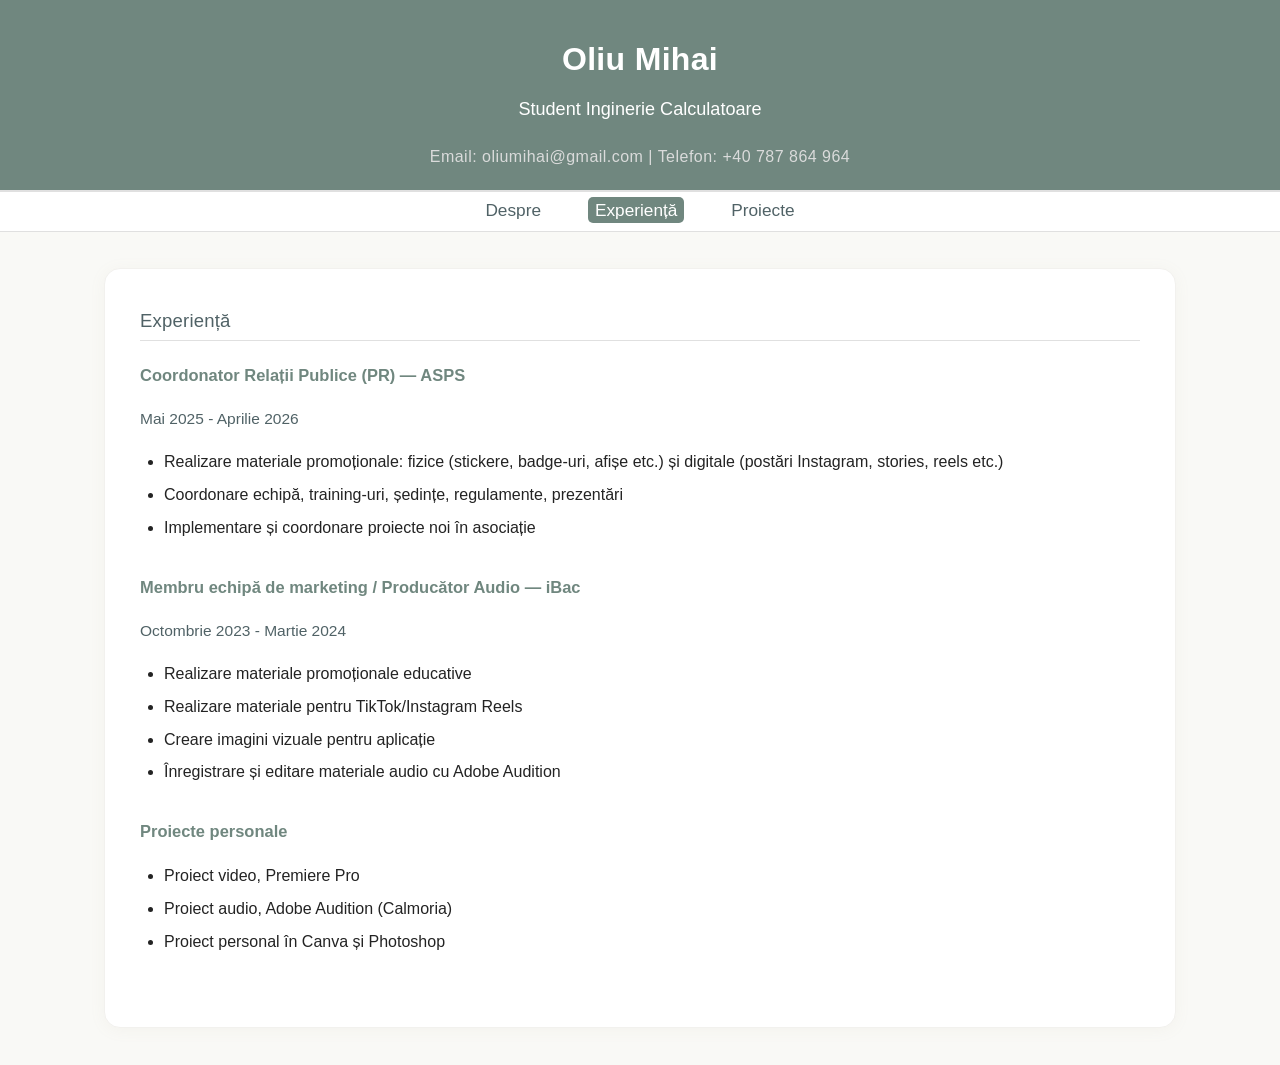
==== experienta.html @ 0ebcc9d2 "Structurare stie + modificari design" ====
<!DOCTYPE html>
<html lang="ro">
<head>
  <meta charset="UTF-8" />
  <meta name="viewport" content="width=device-width, initial-scale=1.0"/>
  <title>Experiență — CV Oliu Mihai</title>
  <link rel="stylesheet" href="styles.css"/>
</head>
<body>
  <header>
    <h1>Oliu Mihai</h1>
    <p>Student Inginerie Calculatoare</p>
    <div class="contact">
      <span>Email: oliumihai@gmail.com</span> |
      <span>Telefon: +40 787 864 964</span>
    </div>
  </header>
  <nav>
    <ul>
      <li><a href="index.html">Despre</a></li>
      <li><a href="experienta.html" class="active">Experiență</a></li>
      <li><a href="proiecte.html">Proiecte</a></li>
    </ul>
  </nav>
  <main>
    <section id="experience">
      <h2>Experiență</h2>
      <div class="exp-block">
        <h3>Coordonator Relații Publice (PR) — ASPS</h3>
        <span class="timp">Mai 2025 - Aprilie 2026</span>
        <ul>
          <li>Realizare materiale promoționale: fizice (stickere, badge-uri, afișe etc.) și digitale (postări Instagram, stories, reels etc.)</li>
          <li>Coordonare echipă, training-uri, ședințe, regulamente, prezentări</li>
          <li>Implementare și coordonare proiecte noi în asociație</li>
        </ul>
      </div>
      <div class="exp-block">
        <h3>Membru echipă de marketing / Producător Audio — iBac</h3>
        <span class="timp">Octombrie 2023 - Martie 2024</span>
        <ul>
          <li>Realizare materiale promoționale educative</li>
          <li>Realizare materiale pentru TikTok/Instagram Reels</li>
          <li>Creare imagini vizuale pentru aplicație</li>
          <li>Înregistrare și editare materiale audio cu Adobe Audition</li>
        </ul>
      </div>
      <div class="exp-block">
        <h3>Proiecte personale</h3>
        <ul>
          <li>Proiect video, Premiere Pro</li>
          <li>Proiect audio, Adobe Audition (Calmoria)</li>
          <li>Proiect personal în Canva și Photoshop</li>
        </ul>
      </div>
    </section>
  </main>
</body>
</html>
---- styles.css ----
body {
  font-family: 'Segoe UI', Arial, sans-serif;
  background: #f9f9f6;
  color: #232323;
  margin: 0;
  padding: 0;
  line-height: 1.7;
}
header {
  background: #70877f;
  color: #fff;
  text-align: center;
  padding: 2em 1em 1.2em 1em;
  border-bottom: 2.5px solid #e0e0e0;
}
header h1 {
  margin: 0 0 0.25em 0;
  letter-spacing: 0.01em;
}
header p {
  margin-top: 0;
  font-size: 1.13em;
  font-weight: 300;
}
.contact {
  font-size: 1em;
  margin-top: 0.5em;
  color: #e0e0e0;
  opacity: 0.95;
  letter-spacing: 0.03em;
}
nav {
  background: #fff;
  border-bottom: 1.5px solid #e0e0e0;
}
nav ul {
  display: flex;
  justify-content: center;
  margin: 0;
  padding: 0.3em 0;
  list-style: none;
  gap: 2.5em;
}
nav li {
  margin: 0;
}
nav a {
  color: #506266;
  font-weight: 500;
  padding: 0.2em 0.4em 0.18em 0.4em;
  text-decoration: none;
  border-radius: 5px;
  font-size: 1.08em;
  transition: background 0.16s, color 0.13s;
}
nav a.active, nav a:hover, nav a:focus {
  background: #70877f;
  color: #fff;
}
/* Adaptează pentru mobile nav */
@media (max-width: 570px) {
  nav ul {
    gap: 1.2em;
  }
  nav a {
    font-size: 0.99em;
    padding: 0.26em 0.55em;
  }
}
main {
  max-width: 1000px;
  margin: 2.3em auto;
  background: #fff;
  padding: 2.2em 2.2em 2em 2.2em;
  border-radius: 16px;
  box-shadow: 0 2px 16px rgba(170, 156, 126, 0.07);
  border: 1px solid #f2f1ee;
}
section {
  margin-bottom: 2.5em;
}
main h2 {
  color: #506266;
  border-bottom: 1.5px solid #e0e0e0;
  padding-bottom: 4px;
  margin-top: 0;
  margin-bottom: 1.1em;
  font-size: 1.16em;
  font-weight: 500;
  letter-spacing: 0.01em;
}
h3 {
  color: #70877f;
  margin-top: 0.9em;
  font-size: 1.03em;
}
ul {
  padding-left: 1.5em;
  margin-bottom: 0.9em;
}
li {
  margin-bottom: 0.35em;
}
.about-container {
  display: flex;
  gap: 2em;
  align-items: flex-start;
  margin-bottom: 2em;
}
.about-image {
  display: flex;
  align-items: flex-start;
  min-width: 160px;
  margin-right: 25px;
}
.about-image img {
  width: 160px;
  height: 160px;
  object-fit: cover;
  border-radius: 50%;
  border: 4px solid #70877f;
  box-shadow: 0 2px 16px #d5d5d5;
  background: #e0e0e0;
}
.about-content {
  flex: 1 1 0;
  min-width: 0;
}
.about-grid {
  display: flex;
  gap: 2.2em;
  flex-wrap: wrap;
  margin-top: 1.5em;
}
.about-grid > div {
  flex: 1 1 180px;
  min-width: 180px;
}
.exp-block {
  margin-bottom: 2em;
}
.exp-block .timp {
  font-size: 0.97em;
  color: #506266;
  display: block;
  margin-bottom: 0.5em;
}
#projects {
  margin-top: 3em;
}
#repo-list {
  margin-top: 1em;
}

.about-grid {
  display: grid;
  grid-template-columns: 1fr 1fr;
  grid-template-rows: auto auto;
  gap: 2em;
}

.education-card { grid-column: 1; grid-row: 1; }
.info-card:not(.education-card):not(.languages-card) { grid-column: 2; grid-row: 1; }
.languages-card { grid-column: 1 / span 2; grid-row: 2; }

/* Carduri generale */
.info-card {
  background: #fafaf7;
  border-radius: 18px;
  box-shadow: 0 2px 10px #f2f2f0;
  border-left: 4px solid #70877f;
  padding: 1.1em 1.2em 1.1em 1.5em;
  margin-bottom: 0;
  display: flex;
  flex-direction: column;
}

/* Titlu cu icon */
.info-card h3 {
  margin-top: 0;
  margin-bottom: 0.7em;
  font-size: 1.09em;
  font-weight: 600;
  color: #506266;
  display: flex;
  align-items: center;
  gap: 7px;
}
.info-card .fa-solid {
  color: #70877f;
  font-size: 1.09em;
  min-width: 18px;
}

/* Educație - fără bullet, fiecare diploma e "row" cu spacing */
.education-list {
  display: flex;
  flex-direction: column;
  gap: 1em;
  margin: 0.1em 0 0.2em 0;
}
.education-item {
  padding-left: 0;
}

/* Competențe - badge-uri */
.badges {
  display: flex;
  flex-wrap: wrap;
  gap: 7px;
  margin-top: 0;
}
.badge {
  background: #f9f9f6;
  border: 1px solid #e0e0e0;
  color: #506266;
  border-radius: 12px;
  padding: 0.24em 1em;
  font-size: 0.97em;
  box-shadow: 0 1px 2px #ededed;
  font-weight: 500;
  margin-bottom: 5px;
}

/* Limbi - fără bullet, practic ca un card cu rânduri */
.languages-list {
  display: flex;
  flex-wrap: wrap;
  gap: 1.1em 2.5em;
  margin-top: 0.4em;
}
.language-item {
  padding-left: 0;
  font-size: 1.08em;
  display: flex;
  align-items: center;
}
.flag {
  font-size: 1.19em;
  margin-right: 0.4em;
}

/* Responsive */
@media (max-width: 900px) {
  .about-grid {
    grid-template-columns: 1fr;
    grid-template-rows: auto auto auto;
    gap: 1.1em;
  }
  .education-card { grid-column: 1; grid-row: 1; }
  .info-card:not(.education-card):not(.languages-card) { grid-column: 1; grid-row: 2; }
  .languages-card { grid-column: 1; grid-row: 3; }
}
/* Responsive grid ajustat */
@media (max-width: 1000px) {
  .about-grid {
    gap: 1em;
  }
  .info-card {
    min-width: 180px;
    border-left-width: 3px;
    padding: 1em 0.7em 1em 1.1em;
  }
}
@media (max-width: 700px) {
  .about-grid {
    flex-direction: column;
    gap: 1em;
  }
  .info-card {
    min-width: 0;
  }
}

.github-card {
  border: 1px solid #e0e0e0;
  background: #fff;
  border-radius: 14px;
  padding: 1.12em 1.2em 1.05em 1.2em;
  margin-bottom: 20px;
  box-shadow: 0 2px 8px #f0eee9;
  transition: box-shadow 0.17s, transform 0.13s;
  min-height: 125px;
  display: flex;
  flex-direction: column;
  justify-content: space-between;
}
.github-card:hover {
  box-shadow: 0 6px 20px #e0e0e0;
  transform: translateY(-2.5px) scale(1.012);
}
.github-card h3 {
  margin: 0 0 0.4em 0;
  font-size: 1.08em;
  font-weight: 500;
}
.github-card a {
  color: #506266;
  text-decoration: underline;
  transition: color 0.15s;
}
.github-card a:hover, .github-card a:focus {
  color: #70877f;
  text-decoration: none;
}
.github-card a.button, .btn-accent {
  display:inline-block;
  padding:6px 18px;
  background:#70877f;
  color:#fff;
  border-radius:6px;
  text-decoration:none;
  margin-top: 9px;
  font-size: 1em;
  border:none;
  transition: background 0.14s, color 0.12s;
  text-align:center;
}
.github-card a.button:hover, .btn-accent:hover {
  background: #506266;
  color: #e0e0e0;
}
@media (max-width: 1000px) {
  main {
    max-width: 97vw;
    padding: 1.3em 0.8em 1.3em 0.8em;
  }
  .about-grid,
  .about-container {
    gap: 1em;
  }
}
@media (max-width: 700px) {
  .about-container {
    flex-direction: column;
    align-items: center;
  }
  .about-image {
    margin-right: 0;
    margin-bottom: 15px;
    justify-content: center;
    width: 100%;
  }
  .about-image img {
    margin-bottom: 0;
  }
  .about-content {
    width: 100%;
  }
  .about-grid {
    flex-direction: column;
    gap: 1em;
  }
}
@media (max-width: 480px) {
  header {
    font-size: 0.97em;
    padding: 1.2em 0.2em 0.5em 0.2em;
  }
  main {
    border-radius: 0;
    margin: 0;
    padding: 0.7em 0.25em 1.1em 0.25em;
    box-shadow: none;
  }
  section {
    margin-bottom: 1.4em;
  }
  .about-grid {
    flex-direction: column;
    gap: 0.8em;
  }
  .github-card {
    padding: 0.7em;
    border-radius: 8px;
    font-size: 0.96em;
  }
  .github-card h3 {
    font-size: 1em;
  }
  .github-card a.button {
    width: 100%;
    font-size: 1em;
    margin-top: 7px;
  }
  .contact {
    font-size: 0.96em;
    padding: 0 1px;
  }
}
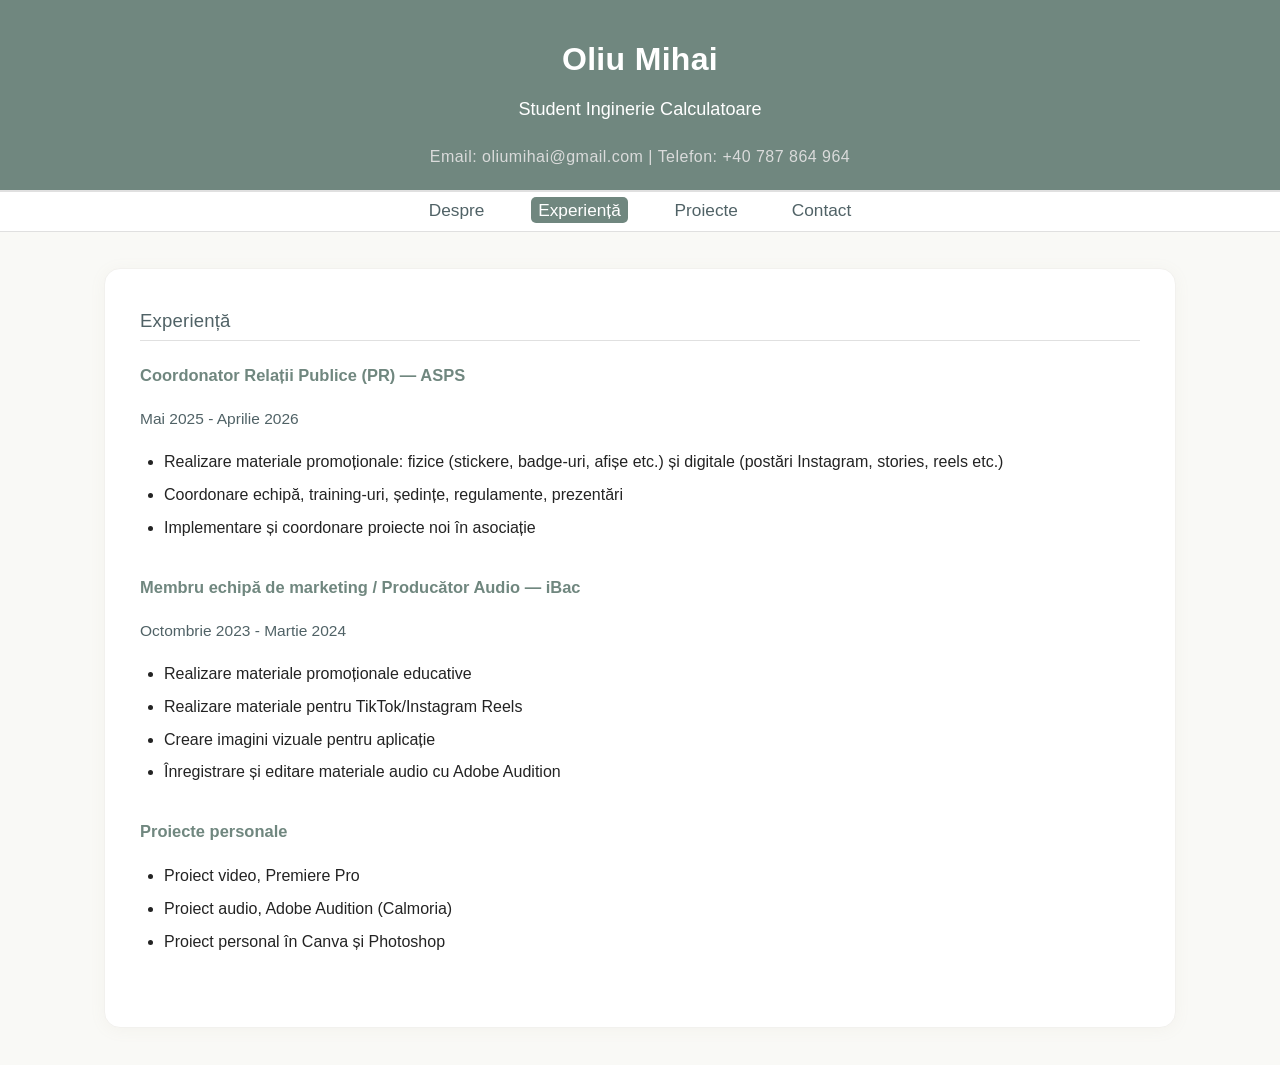
==== commit 826ffd54: "Adaugare formular de contact" ====
--- a/experienta.html
+++ b/experienta.html
@@ -20,6 +20,7 @@
       <li><a href="index.html">Despre</a></li>
       <li><a href="experienta.html" class="active">Experiență</a></li>
       <li><a href="proiecte.html">Proiecte</a></li>
+      <li><a href="contact.html">Contact</a></li>
     </ul>
   </nav>
   <main>
--- a/styles.css
+++ b/styles.css
@@ -387,4 +387,191 @@
     font-size: 0.96em;
     padding: 0 1px;
   }
+}
+
+#filter-bar {
+  display: flex;
+  flex-wrap: wrap;
+  gap: 0.7em;
+  margin-top: 0.7em;
+  margin-bottom: 1.3em;
+  align-items: center;
+}
+#filter-bar input,
+#filter-bar select {
+  padding: 0.5em 0.9em;
+  border: 1px solid #e0e0e0;
+  border-radius: 6px;
+  font-size: 1.04em;
+  background: #fafaf7;
+  color: #506266;
+}
+#filter-bar input:focus,
+#filter-bar select:focus {
+  outline: 2px solid #70877f33;
+  border-color: #70877f;
+}
+
+.spinner {
+  border: 4px solid #e0e0e0;
+  border-top: 4px solid #70877f;
+  border-radius: 50%;
+  width: 36px;
+  height: 36px;
+  margin: 2em auto 0.7em auto;
+  animation: spin 0.85s linear infinite;
+}
+@keyframes spin {
+  0% { transform: rotate(0deg);}
+  100% { transform: rotate(360deg);}
+}
+
+.error-message {
+  color: #fff;
+  background: #d75044;
+  padding: 1em 1.3em;
+  border-radius: 10px;
+  margin-top: 1em;
+  font-weight: 500;
+  text-align: center;
+  box-shadow: 0 1px 8px #f2ddddee;
+  max-width: 99vw;
+}
+
+/* Styling Pagina Contact */
+
+
+#contact-section {
+  max-width: 700px;
+  margin: 0 auto;
+  padding: 20px;
+}
+
+.section-subtitle {
+  text-align: center;
+  color: #666;
+  margin-bottom: 30px;
+}
+
+.contact-container {
+  background: #fff;
+  padding: 30px;
+  border-radius: 12px;
+  box-shadow: 0 4px 15px rgba(0, 0, 0, 0.08);
+}
+
+.form-group {
+  margin-bottom: 20px;
+  display: flex;
+  flex-direction: column;
+}
+
+.form-group label {
+  font-weight: 600;
+  margin-bottom: 8px;
+  color: #333;
+}
+
+.form-group input,
+.form-group textarea {
+  width: 100%;
+  padding: 12px 15px;
+  border: 1px solid #ddd;
+  border-radius: 8px;
+  font-family: inherit;
+  font-size: 0.95rem;
+  transition: border-color 0.3s ease, box-shadow 0.3s ease;
+  box-sizing: border-box;
+}
+
+.form-group input:focus,
+.form-group textarea:focus {
+  outline: none;
+  border-color: #007bff;
+  box-shadow: 0 0 0 3px rgba(0, 123, 255, 0.15);
+}
+
+.btn-submit {
+  width: 100%;
+  padding: 14px;
+  background-color: #70877f;
+  color: #fff;
+  border: none;
+  border-radius: 8px;
+  font-size: 1rem;
+  font-weight: 600;
+  cursor: pointer;
+  transition: background-color 0.3s ease;
+  display: flex;
+  align-items: center;
+  justify-content: center;
+  gap: 10px;
+}
+
+.btn-submit:hover {
+  background-color: #84a398
+}
+
+.form-status {
+  margin-top: 15px;
+  padding: 10px;
+  border-radius: 6px;
+  text-align: center;
+  display: none;
+}
+
+.form-status.success {
+  display: block;
+  background-color: #d4edda;
+  color: #155724;
+  border: 1px solid #c3e6cb;
+}
+
+.form-status.error {
+  display: block;
+  background-color: #f8d7da;
+  color: #721c24;
+  border: 1px solid #f5c6cb;
+}
+
+/* Stări eroare input */
+.form-group input.input-error,
+.form-group textarea.input-error {
+  border-color: #d9534f;
+  background-color: #fff8f8;
+}
+
+/* Mesaje mici de eroare sub câmpuri */
+.error-text {
+  color: #d9534f;
+  font-size: 0.85rem;
+  margin-top: 5px;
+  display: none;
+}
+
+.required {
+  color: #d9534f;
+}
+
+/* Container status global */
+.form-status {
+  margin-top: 20px;
+  padding: 12px 16px;
+  border-radius: 8px;
+  font-weight: 500;
+  display: none;
+}
+
+.form-status.success {
+  display: block;
+  background-color: #d4edda;
+  color: #155724;
+  border: 1px solid #c3e6cb;
+}
+
+.form-status.error {
+  display: block;
+  background-color: #f8d7da;
+  color: #721c24;
+  border: 1px solid #f5c6cb;
 }
